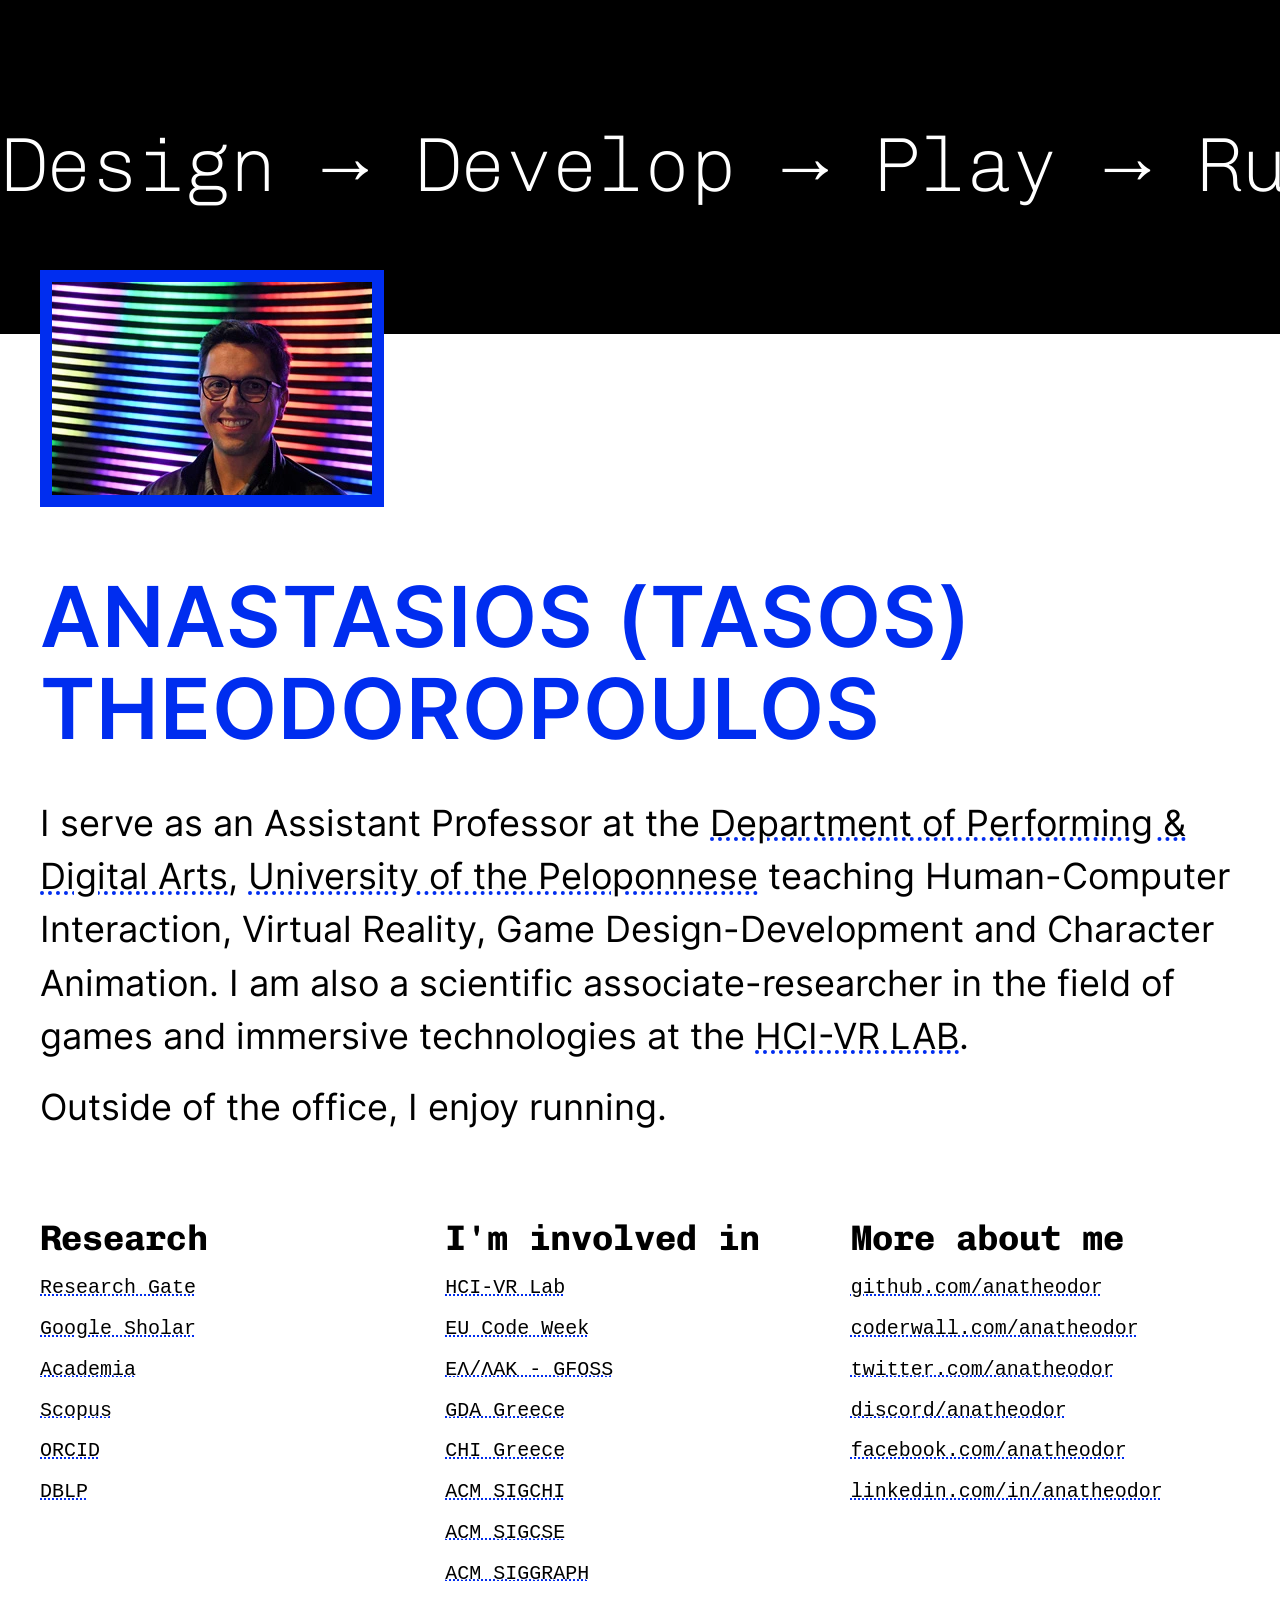
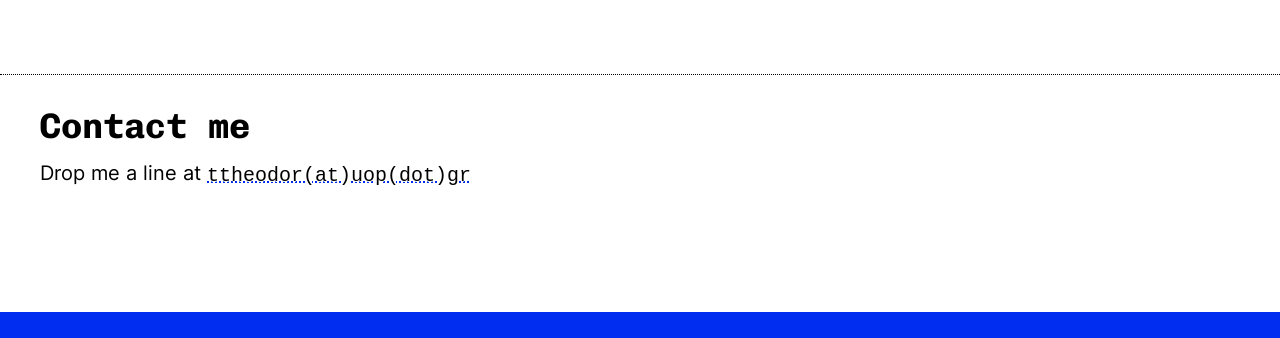
==== index.html @ 7c46d838 "fix typo in fetch priority" ====
<!DOCTYPE html>
<html lang="en"><head>
	<title>Anastasios Theodoropoulos</title>
	<link rel="stylesheet" type="text/css" href="assets/css/default.css">
	<meta http-equiv="content-type" content="text/html; charset=UTF-8">
	<meta name="viewport" content="width=device-width, initial-scale=1">
	<meta name="theme-color" content="black">
	<meta name="description" content="Anastasios Theodoropoulos personal site">
	<script type="text/javascript">
		var _gaq = _gaq || [];
		_gaq.push(['_setAccount', 'UA-28197881-1']);
		_gaq.push(['_trackPageview']);

		(function() {
			var ga = document.createElement('script'); ga.type = 'text/javascript'; ga.async = true;
			ga.src = ('https:' == document.location.protocol ? 'https://ssl' : 'http://www') + '.google-analytics.com/ga.js';
			var s = document.getElementsByTagName('script')[0]; s.parentNode.insertBefore(ga, s);
		})();
		</script>
</head>
<body>
	<div id="page-content">
		<header >
			
				<div id="page-tagline" class="marquee text-mono">
				 <span>Design → Develop → Play → Run</span>
				</div>
				<div class="contain">
					<figure class="profile-pic"><img 
						srcset="assets/img/tastheodor_profile_pic_1280.webp 1280w,
								assets/img/tastheodor_profile_pic_800.webp 800w,
								assets/img/tastheodor_profile_pic_640.webp 640w,
								assets/img/tastheodor_profile_pic_400.webp 400w,
								assets/img/tastheodor_profile_pic_320.webp 320w"
						sizes="20rem"
						width="400"
						height="267"
						fetchpriority="high"
						src="assets/img/tastheodor_profile_pic_320.jpg" alt=""></figure>
				</div>

				<h1 class="contain">Anastasios (Tasos) Theodoropoulos</h1>
		</header>
		
		<main class="contain">
			
			<blockquote title="About me">
				<p>I serve as an Assistant Professor at the <a href="https://pda.uop.gr/en/home/" target="https://pda.uop.gr/en/home/">Department of Performing & Digital Arts</a>, <a href="https://www.uop.gr/en/" target="https://www.uop.gr/en/">University of the Peloponnese</a> teaching Human-Computer Interaction, Virtual Reality, Game Design-Development and Character Animation. I am also a scientific associate-researcher in the field of games and immersive technologies at the <a href="https://hci-vr.dit.uop.gr/" target="https://hci-vr.dit.uop.gr/">HCI-VR LAB</a>.</p>
				<p>Outside of the office, I enjoy running.</p>
				
			</blockquote>
			
			<div id="main-content">
				<div class="main-content__item">
					<h2 title="My research interests and publications">Research</h2>
					<ul class="links">
						<li>
							<a title="Research Gate" href="https://www.researchgate.net/profile/Anastasios-Theodoropoulos" target="_blank">Research Gate</a>
						</li>
						<li>
							<a title="Google Sholar" href="https://scholar.google.com/citations?authuser=1&user=_THj548AAAAJ" target="_blank">Google Sholar</a>
						</li>
						<li>
							<a title="Academia" href="https://uop-gr.academia.edu/ATheodoropoulos" target="_blank">Academia</a>
						</li>
						<li>
							<a title="Scopus" href="https://www.scopus.com/authid/detail.uri?authorId=56190171000" target="_blank">Scopus</a>
						</li>
						<li>
							<a title="Open Researcher and Contributor ID" href="https://orcid.org/0000-0002-0143-4228" target="_blank">ORCID</a>
						</li>
						<li>
							<a title="DBLP computer science bibliography" href="https://dblp.org/pid/176/8914.html" target="_blank">DBLP</a>
						</li>
					
					</ul>
				</div>
				<div class="main-content__item">
					
					<h2 title="In no particular order. Not an exhaustive list.">I'm involved in</h2>
					<ul class="links">
						<li>
							<a title="Human-Computer Interaction & Virtual Reality Laboratory" href="https://hci-vr.dit.uop.gr/" target="_blank">HCI-VR Lab</a>
						</li>
						<li>
							<a title="Europe Code Week Ambassador for Greece" href="http://codeweek.eu/" target="_blank">EU Code Week</a>
						</li>
						<li>
							<a title="Greek Free / Open-Source Software Society" href="https://ellak.gr/" target="_blank">ΕΛ/ΛΑΚ - GFOSS</a>
						</li>
						<li>
							<a title="Game Developers Association Greece" href="https://www.gamedev.gr/" target="_blank">GDA Greece</a>
						</li>
						<li>
							<a title="Computer Human Interaction Greek Chapter" href="https://chigreece.gr/" target="_blank">CHI Greece</a>
						</li>
						<li>
							<a title="Special Interest Group on Computer Human Interaction" href="https://sigchi.org/" target="_blank">ACM SIGCHI</a>
						</li>
						<li>
							<a title="Special Interest Group on Computer Science Education" href="https://www.sigcse.org/" target="_blank">ACM SIGCSE</a>
						</li>
						<li>
							<a title="Special Interest Group on Computer Graphics and Interactive Techniques" href="https://www.siggraph.org/" target="_blank">ACM SIGGRAPH</a>
						</li>
					
					</ul>
				</div>
				<div class="main-content__item">
					<h2>More about me</h2>
					<ul class="links">
						<li>
							<a title="View Anastasios Theodoropoulos's GitHub Profile" href="https://github.com/anatheodor" target="_blank">
								github.com/anatheodor
							</a>
						</li>
						<li>
							<a title="View Anastasios Theodoropoulos's CoderWall Profile" href="http://coderwall.com/anatheodor" target="_blank">
								coderwall.com/anatheodor
							</a>
						</li>
						<li>
							<a title="View Anastasios Theodoropoulos's Twitter Profile" href="http://www.twitter.com/anatheodor" target="_blank">
								twitter.com/anatheodor
							</a>
						</li>
						<li>
							<a title="View Anastasios Theodoropoulos's Discord Profile" href="https://discord.com/channels/anatheodor" target="_blank">
								discord/anatheodor
							</a>
						</li>
						<li>
							<a title="View Anastasios Theodoropoulos's Facebook Profile" href="http://www.facebook.com/anatheodor" target="_blank">
								facebook.com/anatheodor
							</a>
						</li>
						<li>
							<a title="View Anastasios Theodoropoulos's LinkedIn Profile" href="http://www.linkedin.com/in/anatheodor" target="_blank">
								linkedin.com/in/anatheodor
							</a>
						</li>
					</ul>
				</div>
			</div>

		</main>
		<footer class="contain">
			<h2>Contact me</h2>
			<ul class="links">
				<li>
					Drop me a line at <a href="mailto:ttheodor@uop.gr">ttheodor(at)uop(dot)gr</a>
				</li>
			</ul>
		</footer>
	</div>


</body>
</html>
---- assets/css/default.css ----
/* inter-regular - greek_latin */
@font-face {
	font-display: swap; /* Check https://developer.mozilla.org/en-US/docs/Web/CSS/@font-face/font-display for other options. */
	font-family: 'Inter';
	font-style: normal;
	font-weight: 400;
	src: url('../fonts/inter-v12-greek_latin-regular.woff2') format('woff2'); /* Chrome 36+, Opera 23+, Firefox 39+, Safari 12+, iOS 10+ */
}

/* inter-600 - greek_latin */
@font-face {
	font-display: swap; /* Check https://developer.mozilla.org/en-US/docs/Web/CSS/@font-face/font-display for other options. */
	font-family: 'Inter';
	font-style: normal;
	font-weight: 600;
	src: url('../fonts/inter-v12-greek_latin-600.woff2') format('woff2'); /* Chrome 36+, Opera 23+, Firefox 39+, Safari 12+, iOS 10+ */
}

/* chivo-mono-100 - latin */
@font-face {
	font-display: swap; /* Check https://developer.mozilla.org/en-US/docs/Web/CSS/@font-face/font-display for other options. */
	font-family: 'Chivo Mono';
	font-style: normal;
	font-weight: 100;
	src: url('../fonts/chivo-mono-v9-latin-100.woff2') format('woff2'); /* Chrome 36+, Opera 23+, Firefox 39+, Safari 12+, iOS 10+ */
}

/* chivo-mono-regular - latin */
@font-face {
	font-display: swap; /* Check https://developer.mozilla.org/en-US/docs/Web/CSS/@font-face/font-display for other options. */
	font-family: 'Chivo Mono';
	font-style: normal;
	font-weight: 400;
	src: url('../fonts/chivo-mono-v9-latin-regular.woff2') format('woff2'); /* Chrome 36+, Opera 23+, Firefox 39+, Safari 12+, iOS 10+ */
}

/* chivo-mono-700 - latin */
@font-face {
	font-display: swap; /* Check https://developer.mozilla.org/en-US/docs/Web/CSS/@font-face/font-display for other options. */
	font-family: 'Chivo Mono';
	font-style: normal;
	font-weight: 700;
	src: url('../fonts/chivo-mono-v9-latin-700.woff2') format('woff2'); /* Chrome 36+, Opera 23+, Firefox 39+, Safari 12+, iOS 10+ */
}

:root {
	--black: black;
	--white: white;
	--blue: #002def;
	--blue-light: #002def;

	--step--2: clamp(0.70rem, calc(0.82rem + -0.15vw), 0.79rem);
	--step--1: clamp(0.89rem, calc(0.87rem + 0.08vw), 0.94rem);
	--step-0: clamp(1.00rem, calc(0.91rem + 0.43vw), 1.25rem);
	--step-1: clamp(1.13rem, calc(0.94rem + 0.94vw), 1.67rem);
	--step-2: clamp(1.27rem, calc(0.93rem + 1.66vw), 2.22rem);
	--step-3: clamp(1.42rem, calc(0.89rem + 2.67vw), 2.96rem);
	--step-4: clamp(1.60rem, calc(0.79rem + 4.08vw), 3.95rem);
	--step-5: clamp(1.80rem, calc(0.60rem + 6.02vw), 5.26rem);

	--grid-max-width: 77.50rem;
	--grid-gutter: var(--space-s-l, clamp(1.00rem, calc(0.48rem + 2.61vw), 2.50rem));
	--grid-columns: 12;

}

body {
	padding: 0;
	background-color: var(--blue);
	border-bottom: var(--step-1) solid var(--blue);
	margin: 0;
	font-family: "Inter", Helvetica, Verdana, sans-serif;
	color: var(--black);
	text-shadow: 0 1px 0 #fff;
	font-size: var(--step-0);
}

::selection {
	background-color: var(--blue);
	color: var(--white);
}

#page-content {
	background-color: var(--white);
	padding-block-end: var(--step-2);
	position: relative;
	z-index: 2;
}


#main-content {
	display: grid;
	grid-template-columns: repeat(auto-fit, minmax(20rem, 1fr));
	gap: 1rem;
}



.contain {
	max-width: var(--grid-max-width);
	padding-inline: var(--grid-gutter);
	margin-inline: auto;
}

h1, h2, h3 {
	font-weight: 700;
}


h2, h3, .text-mono {
	font-family: 'Chivo Mono', "Courier New", monospace;
}


h1 {
	margin-block-start: 0;
	color: var(--blue);
	padding-block-start: 0.75em;
	margin-block-end: 0.5em;
	text-transform: uppercase;
	letter-spacing: 1px;
	font-size: var(--step-5);
	line-height: 1.1em;
	font-weight: 600;
}

h2 {
	margin-block-end: 0.25em;
	font-size: var(--step-2);
}

h3 {
	font-size: 2.7em;
	margin: 1.4em 0 0.5em 0;
	padding: 0;
}

a {
	color: var(--black);
	text-decoration-color: var(--blue);
	text-decoration-thickness: 0.1em;
	text-decoration-style: dotted;
}

a:hover {
	color: var(--blue);
}

a img {
	border-width: 0;
}


img {
	display: block;
	max-width: 100%;
	height: auto;
}

.profile-pic {
	margin: 0;
	padding:0;
	margin-block-start: clamp(-5rem, -5vw, -3rem);
	max-width: min(100%, 20rem);
	position: relative;
	z-index: 2;
	border: 0.75rem solid var(--blue);
}

.profile-pic img {
	width: 100%;
}



blockquote {
	position: relative;
	margin: 1.5em 0;
	margin-block-start: 0;
	padding: 0;
	font-size: var(--step-2);
	line-height: 1.5em;
}

blockquote .quote {
	position: absolute;
	top: -0.25em;
	left: -0.25em;
	width: 1em;
	text-align: left;
	color: rgba(47, 54, 63, 0.2);
	font-family: arial, sans-serif;
	font-size: 14em;
	line-height: 1em;
	text-shadow: none;
}

blockquote p {
	position: relative;
	margin: 0.5em 0;
}

blockquote .by {
	text-align: right;
	font-style: normal;
}

ul.links {
	display: block;
	padding-left: 0;
	list-style: none;
	line-height: 1.4em;
	margin: 0;
}

.links a {
	display: inline-block;
	padding-block: max(0.3em, 0.4rem);

}


ul li a {
	display: inline-block;
	font-family: monospace;
}

ul li a strong {
	margin-left: 1px;
}

ul li a img {
	position: relative;
	top: 2px;
}


footer {
	margin-block: calc(var(--grid-gutter) * 2);
	border-top: 0.1rem dotted var(--black);
}

#page-tagline {
	background: var(--black);
	color: var(--white);
	font-size: calc(var(--tagline-character-size) * 1vw);
	padding-block: 1em;
	min-height: 20vh;
	display: flex;
	align-items: center;
	font-weight: 100;
	inset-block-end: 0;
	inset-inline: 0;
	z-index: 1;
	--tagline-characters: 110;
	--tagline-character-size: 6;
}

@media (max-width: 47rem) {
	#page-tagline {
		--tagline-characters: 400;
		--tagline-character-size: 20;
	}
}

.marquee {
    position: relative;
    overflow: hidden;
	--speed-multiplier: 0.3;
    --speed: calc(var(--tagline-characters) * var(--speed-multiplier) * 1s );
}

@media (max-width: 47rem) {
	.marquee {
		position: relative;
		overflow: hidden;
		--speed-multiplier: 0.05;
		--speed: calc(var(--tagline-characters) * var(--speed-multiplier) * 1s);
	}
}

.marquee span {   
    display: inline-block;
    white-space: nowrap;
    width: calc(var(--tagline-characters) * 1vw);
    text-shadow: calc(var(--tagline-characters) * 1vw) 0 currentColor, 
                 calc(var(--tagline-characters) * 2vw) 0 currentColor, 
                 calc(var(--tagline-characters) * 3vw) 0 currentColor,
                 calc(var(--tagline-characters) * 4vw) 0 currentColor;
   
    will-change: transform;
    animation: marquee var(--speed) linear infinite;
}

@media (@prefers-reduced-motion: reduce) {
	.marquee span {
		animation: none;
	}
}

@keyframes marquee {
    0% { transform: translateX(0); }
    100% { transform: translateX(calc(-1 * var(--tagline-characters) * 1vw)); }
}
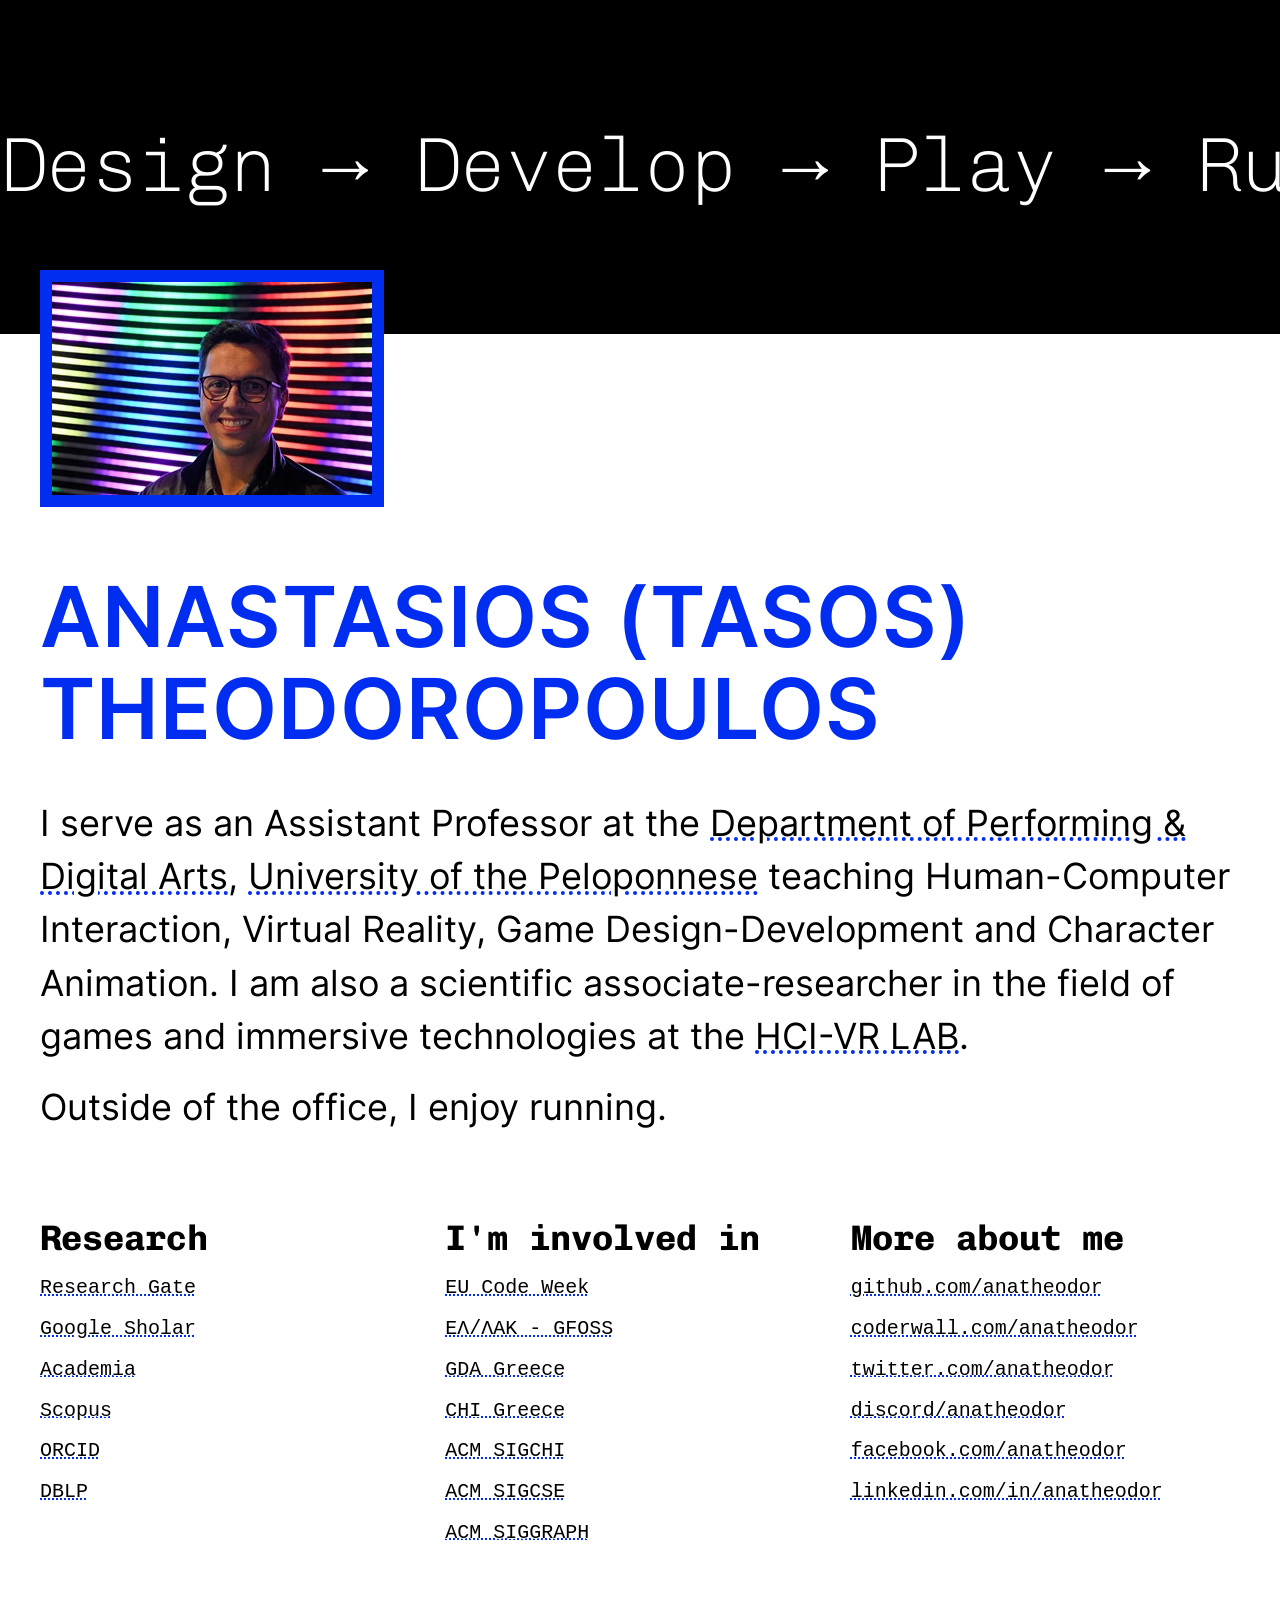
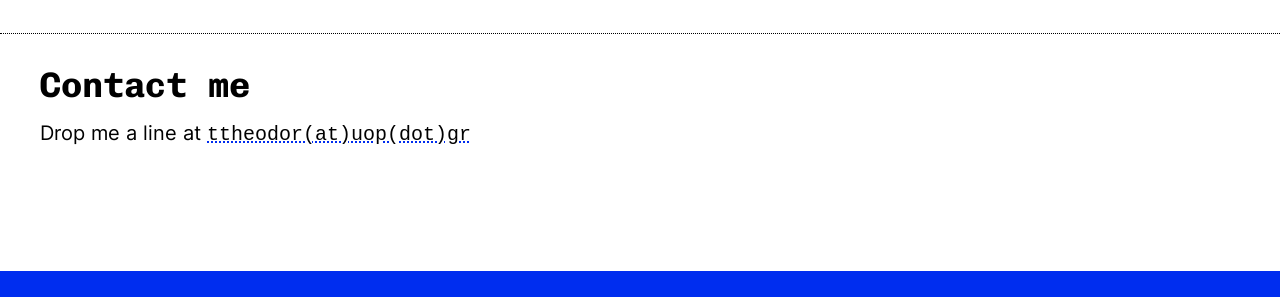
==== commit d184911f: "Update index.html" ====
--- a/index.html
+++ b/index.html
@@ -8,7 +8,7 @@
 	<meta name="description" content="Anastasios Theodoropoulos personal site">
 	<script type="text/javascript">
 		var _gaq = _gaq || [];
-		_gaq.push(['_setAccount', 'UA-28197881-1']);
+		_gaq.push(['_setAccount', 'UA-31772161-1']);
 		_gaq.push(['_trackPageview']);
 
 		(function() {
@@ -79,9 +79,6 @@
 					
 					<h2 title="In no particular order. Not an exhaustive list.">I'm involved in</h2>
 					<ul class="links">
-						<li>
-							<a title="Human-Computer Interaction & Virtual Reality Laboratory" href="https://hci-vr.dit.uop.gr/" target="_blank">HCI-VR Lab</a>
-						</li>
 						<li>
 							<a title="Europe Code Week Ambassador for Greece" href="http://codeweek.eu/" target="_blank">EU Code Week</a>
 						</li>
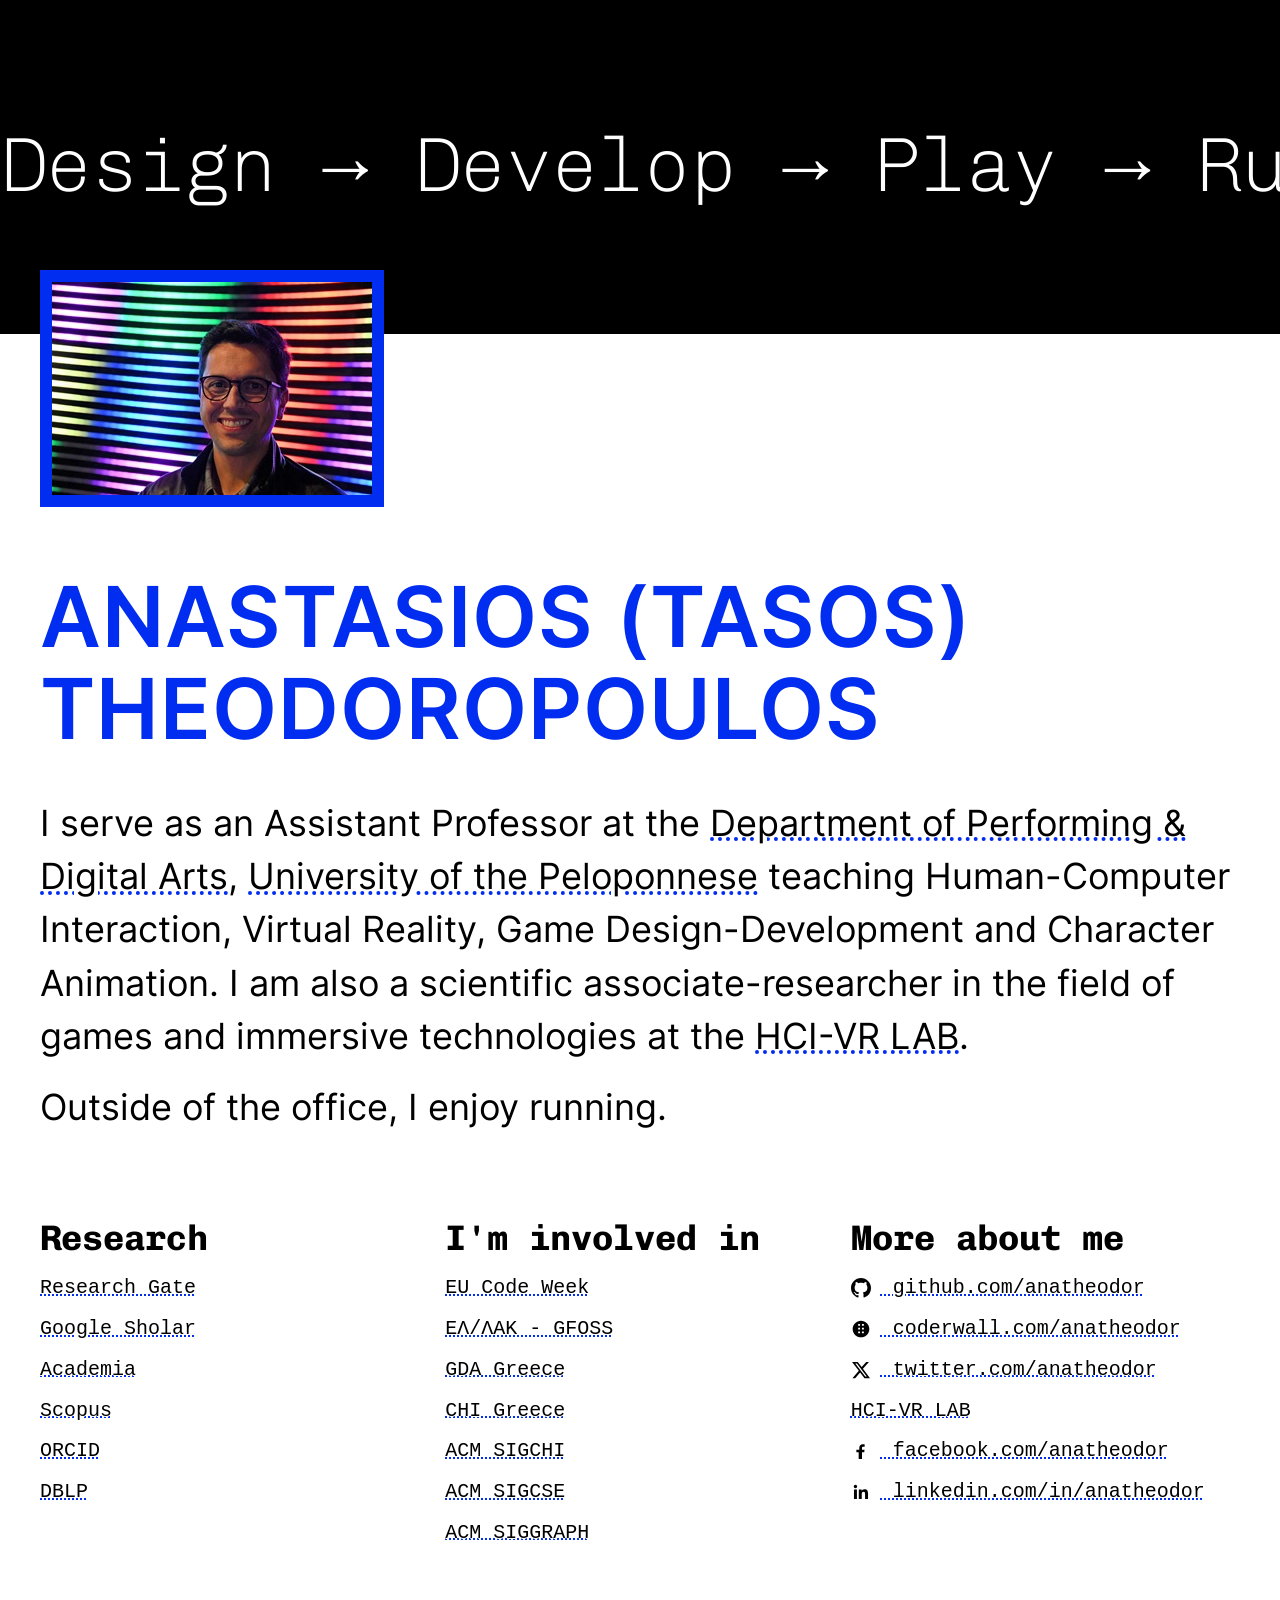
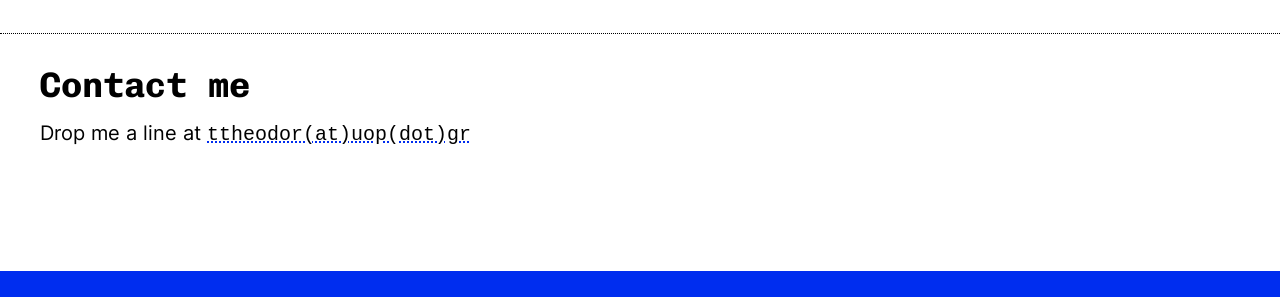
==== commit 46212ce9: "feat: Improve personal website This commit enhances the personal website with several improvements: " ====
--- a/index.html
+++ b/index.html
@@ -6,17 +6,7 @@
 	<meta name="viewport" content="width=device-width, initial-scale=1">
 	<meta name="theme-color" content="black">
 	<meta name="description" content="Anastasios Theodoropoulos personal site">
-	<script type="text/javascript">
-		var _gaq = _gaq || [];
-		_gaq.push(['_setAccount', 'UA-31772161-1']);
-		_gaq.push(['_trackPageview']);
 
-		(function() {
-			var ga = document.createElement('script'); ga.type = 'text/javascript'; ga.async = true;
-			ga.src = ('https:' == document.location.protocol ? 'https://ssl' : 'http://www') + '.google-analytics.com/ga.js';
-			var s = document.getElementsByTagName('script')[0]; s.parentNode.insertBefore(ga, s);
-		})();
-		</script>
 </head>
 <body>
 	<div id="page-content">
@@ -36,7 +26,7 @@
 						width="400"
 						height="267"
 						fetchpriority="high"
-						src="assets/img/tastheodor_profile_pic_320.jpg" alt=""></figure>
+						src="assets/img/tastheodor_profile_pic_320.jpg" alt="Anastasios Theodoropoulos profile picture"></figure>
 				</div>
 
 				<h1 class="contain">Anastasios (Tasos) Theodoropoulos</h1>
@@ -44,8 +34,9 @@
 		
 		<main class="contain">
 			
-			<blockquote title="About me">
-				<p>I serve as an Assistant Professor at the <a href="https://pda.uop.gr/en/home/" target="https://pda.uop.gr/en/home/">Department of Performing & Digital Arts</a>, <a href="https://www.uop.gr/en/" target="https://www.uop.gr/en/">University of the Peloponnese</a> teaching Human-Computer Interaction, Virtual Reality, Game Design-Development and Character Animation. I am also a scientific associate-researcher in the field of games and immersive technologies at the <a href="https://hci-vr.dit.uop.gr/" target="https://hci-vr.dit.uop.gr/">HCI-VR LAB</a>.</p>
+			<h2 style="position:absolute;left:-10000px;top:auto;width:1px;height:1px;overflow:hidden;">About me</h2>
+			<blockquote>
+				<p>I serve as an Assistant Professor at the <a href="https://pda.uop.gr/en/home/" target="_blank" rel="noopener noreferrer">Department of Performing & Digital Arts</a>, <a href="https://www.uop.gr/en/" target="_blank" rel="noopener noreferrer">University of the Peloponnese</a> teaching Human-Computer Interaction, Virtual Reality, Game Design-Development and Character Animation. I am also a scientific associate-researcher in the field of games and immersive technologies at the <a href="https://hci-vr.dit.uop.gr/" target="_blank" rel="noopener noreferrer">HCI-VR LAB</a>.</p>
 				<p>Outside of the office, I enjoy running.</p>
 				
 			</blockquote>
@@ -55,22 +46,22 @@
 					<h2 title="My research interests and publications">Research</h2>
 					<ul class="links">
 						<li>
-							<a title="Research Gate" href="https://www.researchgate.net/profile/Anastasios-Theodoropoulos" target="_blank">Research Gate</a>
+							<a title="Research Gate" href="https://www.researchgate.net/profile/Anastasios-Theodoropoulos" target="_blank" rel="noopener noreferrer">Research Gate</a>
 						</li>
 						<li>
-							<a title="Google Sholar" href="https://scholar.google.com/citations?authuser=1&user=_THj548AAAAJ" target="_blank">Google Sholar</a>
+							<a title="Google Sholar" href="https://scholar.google.com/citations?authuser=1&user=_THj548AAAAJ" target="_blank" rel="noopener noreferrer">Google Sholar</a>
 						</li>
 						<li>
-							<a title="Academia" href="https://uop-gr.academia.edu/ATheodoropoulos" target="_blank">Academia</a>
+							<a title="Academia" href="https://uop-gr.academia.edu/ATheodoropoulos" target="_blank" rel="noopener noreferrer">Academia</a>
 						</li>
 						<li>
-							<a title="Scopus" href="https://www.scopus.com/authid/detail.uri?authorId=56190171000" target="_blank">Scopus</a>
+							<a title="Scopus" href="https://www.scopus.com/authid/detail.uri?authorId=56190171000" target="_blank" rel="noopener noreferrer">Scopus</a>
 						</li>
 						<li>
-							<a title="Open Researcher and Contributor ID" href="https://orcid.org/0000-0002-0143-4228" target="_blank">ORCID</a>
+							<a title="Open Researcher and Contributor ID" href="https://orcid.org/0000-0002-0143-4228" target="_blank" rel="noopener noreferrer">ORCID</a>
 						</li>
 						<li>
-							<a title="DBLP computer science bibliography" href="https://dblp.org/pid/176/8914.html" target="_blank">DBLP</a>
+							<a title="DBLP computer science bibliography" href="https://dblp.org/pid/176/8914.html" target="_blank" rel="noopener noreferrer">DBLP</a>
 						</li>
 					
 					</ul>
@@ -80,25 +71,25 @@
 					<h2 title="In no particular order. Not an exhaustive list.">I'm involved in</h2>
 					<ul class="links">
 						<li>
-							<a title="Europe Code Week Ambassador for Greece" href="http://codeweek.eu/" target="_blank">EU Code Week</a>
+							<a title="Europe Code Week Ambassador for Greece" href="http://codeweek.eu/" target="_blank" rel="noopener noreferrer">EU Code Week</a>
 						</li>
 						<li>
-							<a title="Greek Free / Open-Source Software Society" href="https://ellak.gr/" target="_blank">ΕΛ/ΛΑΚ - GFOSS</a>
+							<a title="Greek Free / Open-Source Software Society" href="https://ellak.gr/" target="_blank" rel="noopener noreferrer">ΕΛ/ΛΑΚ - GFOSS</a>
 						</li>
 						<li>
-							<a title="Game Developers Association Greece" href="https://www.gamedev.gr/" target="_blank">GDA Greece</a>
+							<a title="Game Developers Association Greece" href="https://www.gamedev.gr/" target="_blank" rel="noopener noreferrer">GDA Greece</a>
 						</li>
 						<li>
-							<a title="Computer Human Interaction Greek Chapter" href="https://chigreece.gr/" target="_blank">CHI Greece</a>
+							<a title="Computer Human Interaction Greek Chapter" href="https://chigreece.gr/" target="_blank" rel="noopener noreferrer">CHI Greece</a>
 						</li>
 						<li>
-							<a title="Special Interest Group on Computer Human Interaction" href="https://sigchi.org/" target="_blank">ACM SIGCHI</a>
+							<a title="Special Interest Group on Computer Human Interaction" href="https://sigchi.org/" target="_blank" rel="noopener noreferrer">ACM SIGCHI</a>
 						</li>
 						<li>
-							<a title="Special Interest Group on Computer Science Education" href="https://www.sigcse.org/" target="_blank">ACM SIGCSE</a>
+							<a title="Special Interest Group on Computer Science Education" href="https://www.sigcse.org/" target="_blank" rel="noopener noreferrer">ACM SIGCSE</a>
 						</li>
 						<li>
-							<a title="Special Interest Group on Computer Graphics and Interactive Techniques" href="https://www.siggraph.org/" target="_blank">ACM SIGGRAPH</a>
+							<a title="Special Interest Group on Computer Graphics and Interactive Techniques" href="https://www.siggraph.org/" target="_blank" rel="noopener noreferrer">ACM SIGGRAPH</a>
 						</li>
 					
 					</ul>
@@ -107,32 +98,37 @@
 					<h2>More about me</h2>
 					<ul class="links">
 						<li>
-							<a title="View Anastasios Theodoropoulos's GitHub Profile" href="https://github.com/anatheodor" target="_blank">
+							<a title="View Anastasios Theodoropoulos's GitHub Profile" href="https://github.com/anatheodor" target="_blank" rel="noopener noreferrer">
+								<svg class="icon" aria-hidden="true" focusable="false" width="1em" height="1em"><use xlink:href="assets/img/social-icons.svg#github"></use></svg>
 								github.com/anatheodor
 							</a>
 						</li>
 						<li>
-							<a title="View Anastasios Theodoropoulos's CoderWall Profile" href="http://coderwall.com/anatheodor" target="_blank">
+							<a title="View Anastasios Theodoropoulos's CoderWall Profile" href="http://coderwall.com/anatheodor" target="_blank" rel="noopener noreferrer">
+								<svg class="icon" aria-hidden="true" focusable="false" width="1em" height="1em"><use xlink:href="assets/img/social-icons.svg#coderwall"></use></svg>
 								coderwall.com/anatheodor
 							</a>
 						</li>
 						<li>
-							<a title="View Anastasios Theodoropoulos's Twitter Profile" href="http://www.twitter.com/anatheodor" target="_blank">
+							<a title="View Anastasios Theodoropoulos's Twitter Profile" href="http://www.twitter.com/anatheodor" target="_blank" rel="noopener noreferrer">
+								<svg class="icon" aria-hidden="true" focusable="false" width="1em" height="1em"><use xlink:href="assets/img/social-icons.svg#twitter"></use></svg>
 								twitter.com/anatheodor
 							</a>
 						</li>
 						<li>
-							<a title="View Anastasios Theodoropoulos's Discord Profile" href="https://discord.com/channels/anatheodor" target="_blank">
-								discord/anatheodor
+							<a title="View Anastasios Theodoropoulos's Discord Profile" href="https://hci-vr.dit.uop.gr/" target="_blank" rel="noopener noreferrer">
+								HCI-VR LAB
 							</a>
 						</li>
 						<li>
-							<a title="View Anastasios Theodoropoulos's Facebook Profile" href="http://www.facebook.com/anatheodor" target="_blank">
+							<a title="View Anastasios Theodoropoulos's Facebook Profile" href="http://www.facebook.com/anatheodor" target="_blank" rel="noopener noreferrer">
+								<svg class="icon" aria-hidden="true" focusable="false" width="1em" height="1em"><use xlink:href="assets/img/social-icons.svg#facebook"></use></svg>
 								facebook.com/anatheodor
 							</a>
 						</li>
 						<li>
-							<a title="View Anastasios Theodoropoulos's LinkedIn Profile" href="http://www.linkedin.com/in/anatheodor" target="_blank">
+							<a title="View Anastasios Theodoropoulos's LinkedIn Profile" href="http://www.linkedin.com/in/anatheodor" target="_blank" rel="noopener noreferrer">
+								<svg class="icon" aria-hidden="true" focusable="false" width="1em" height="1em"><use xlink:href="assets/img/social-icons.svg#linkedin"></use></svg>
 								linkedin.com/in/anatheodor
 							</a>
 						</li>
@@ -151,6 +147,5 @@
 		</footer>
 	</div>
 
-
 </body>
 </html>
--- a/assets/css/default.css
+++ b/assets/css/default.css
@@ -217,6 +217,12 @@
 	display: inline-block;
 	padding-block: max(0.3em, 0.4rem);
 
+}
+
+.icon {
+	display: inline-block;
+	vertical-align: middle;
+	margin-right: 0.5em;
 }
 
 
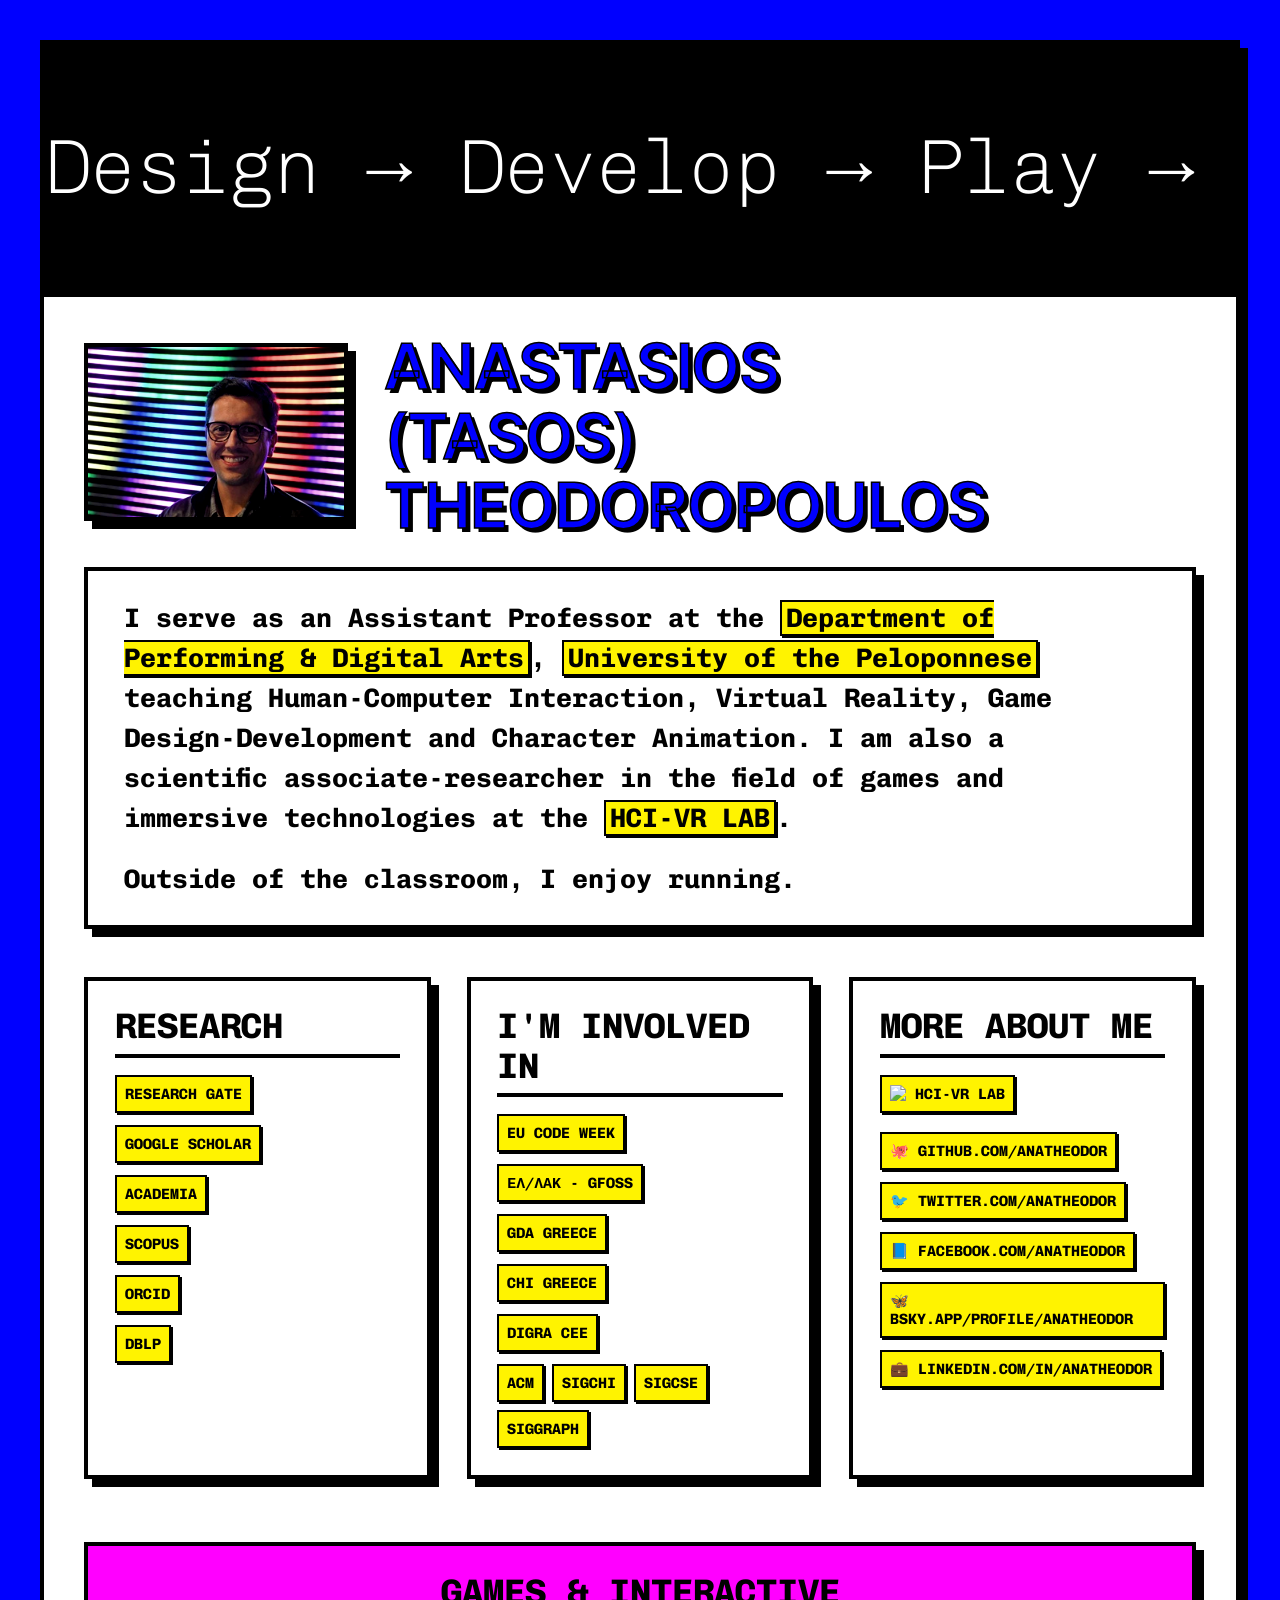
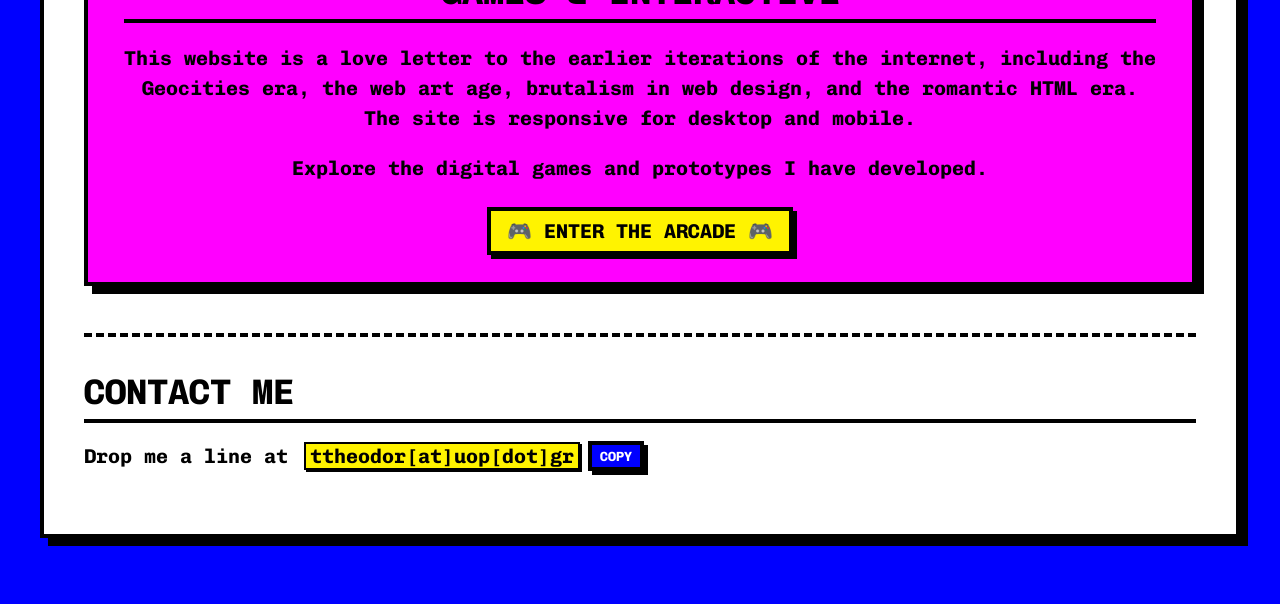
==== commit 42389322: "brutalism  & games brutalism  web design & games page" ====
--- a/index.html
+++ b/index.html
@@ -1,151 +1,152 @@
 <!DOCTYPE html>
-<html lang="en"><head>
-	<title>Anastasios Theodoropoulos</title>
+<!-- This website is a love letter to the earlier iterations of the internet, including the Geocities era, the web art age, brutalism in web design, and the romantic HTML era. The site is responsive for desktop and mobile. -->
+<html lang="en">
+<head>
+	<meta charset="utf-8">
+	<title>Anastasios (Tasos) Theodoropoulos | Researcher & Game Dev</title>
+	<meta name="viewport" content="width=device-width, initial-scale=1">
+	<meta name="theme-color" content="#0000ff">
+	<meta name="description" content="Personal website of Anastasios Theodoropoulos">
+	<meta name="author" content="Anastasios Theodoropoulos">
+	
+	<!-- Open Graph Meta Tags -->
+	<meta property="og:title" content="Anastasios Theodoropoulos">
+	<meta property="og:description" content="Assistant Professor & Researcher in HCI, VR, and Game Design.">
+	<meta property="og:type" content="website">
+	<meta property="og:image" content="assets/img/tastheodor_profile_pic_800.webp">
+
 	<link rel="stylesheet" type="text/css" href="assets/css/default.css">
-	<meta http-equiv="content-type" content="text/html; charset=UTF-8">
-	<meta name="viewport" content="width=device-width, initial-scale=1">
-	<meta name="theme-color" content="black">
-	<meta name="description" content="Anastasios Theodoropoulos personal site">
-
 </head>
 <body>
 	<div id="page-content">
-		<header >
+		<header>
+			<div id="page-tagline" class="marquee text-mono brutal-marquee">
+				<span>Design &rarr; Develop &rarr; Play &rarr; Run</span>
+			</div>
 			
-				<div id="page-tagline" class="marquee text-mono">
-				 <span>Design → Develop → Play → Run</span>
-				</div>
-				<div class="contain">
-					<figure class="profile-pic"><img 
-						srcset="assets/img/tastheodor_profile_pic_1280.webp 1280w,
-								assets/img/tastheodor_profile_pic_800.webp 800w,
-								assets/img/tastheodor_profile_pic_640.webp 640w,
-								assets/img/tastheodor_profile_pic_400.webp 400w,
-								assets/img/tastheodor_profile_pic_320.webp 320w"
+			<div class="contain header-container">
+				<figure class="profile-pic brutal-pic">
+					<img srcset="assets/img/tastheodor_profile_pic_1280.webp 1280w,
+								 assets/img/tastheodor_profile_pic_800.webp 800w,
+								 assets/img/tastheodor_profile_pic_640.webp 640w,
+								 assets/img/tastheodor_profile_pic_400.webp 400w,
+								 assets/img/tastheodor_profile_pic_320.webp 320w"
 						sizes="20rem"
 						width="400"
 						height="267"
 						fetchpriority="high"
-						src="assets/img/tastheodor_profile_pic_320.jpg" alt="Anastasios Theodoropoulos profile picture"></figure>
+						src="assets/img/tastheodor_profile_pic_320.jpg" alt="Anastasios Theodoropoulos">
+				</figure>
+				
+				<div class="header-title">
+					<h1>Anastasios<br>(Tasos)<br>Theodoropoulos</h1>
 				</div>
-
-				<h1 class="contain">Anastasios (Tasos) Theodoropoulos</h1>
+			</div>
 		</header>
 		
 		<main class="contain">
-			
-			<h2 style="position:absolute;left:-10000px;top:auto;width:1px;height:1px;overflow:hidden;">About me</h2>
-			<blockquote>
-				<p>I serve as an Assistant Professor at the <a href="https://pda.uop.gr/en/home/" target="_blank" rel="noopener noreferrer">Department of Performing & Digital Arts</a>, <a href="https://www.uop.gr/en/" target="_blank" rel="noopener noreferrer">University of the Peloponnese</a> teaching Human-Computer Interaction, Virtual Reality, Game Design-Development and Character Animation. I am also a scientific associate-researcher in the field of games and immersive technologies at the <a href="https://hci-vr.dit.uop.gr/" target="_blank" rel="noopener noreferrer">HCI-VR LAB</a>.</p>
-				<p>Outside of the office, I enjoy running.</p>
-				
-			</blockquote>
+			<h2 class="sr-only">About me</h2>
+			<section class="about-section brutal-box">
+				<blockquote>
+					<p>I serve as an Assistant Professor at the <a href="https://pda.uop.gr/en/home/" target="_blank" rel="noopener noreferrer">Department of Performing & Digital Arts</a>, <a href="https://www.uop.gr/en/" target="_blank" rel="noopener noreferrer">University of the Peloponnese</a> teaching Human-Computer Interaction, Virtual Reality, Game Design-Development and Character Animation. I am also a scientific associate-researcher in the field of games and immersive technologies at the <a href="https://hci-vr.dit.uop.gr/" target="_blank" rel="noopener noreferrer">HCI-VR LAB</a>.</p>
+					<p>Outside of the classroom, I enjoy running.</p>
+				</blockquote>
+			</section>
 			
 			<div id="main-content">
-				<div class="main-content__item">
+		<section class="main-content__item brutal-card">
 					<h2 title="My research interests and publications">Research</h2>
 					<ul class="links">
-						<li>
-							<a title="Research Gate" href="https://www.researchgate.net/profile/Anastasios-Theodoropoulos" target="_blank" rel="noopener noreferrer">Research Gate</a>
-						</li>
-						<li>
-							<a title="Google Sholar" href="https://scholar.google.com/citations?authuser=1&user=_THj548AAAAJ" target="_blank" rel="noopener noreferrer">Google Sholar</a>
-						</li>
-						<li>
-							<a title="Academia" href="https://uop-gr.academia.edu/ATheodoropoulos" target="_blank" rel="noopener noreferrer">Academia</a>
-						</li>
-						<li>
-							<a title="Scopus" href="https://www.scopus.com/authid/detail.uri?authorId=56190171000" target="_blank" rel="noopener noreferrer">Scopus</a>
-						</li>
-						<li>
-							<a title="Open Researcher and Contributor ID" href="https://orcid.org/0000-0002-0143-4228" target="_blank" rel="noopener noreferrer">ORCID</a>
-						</li>
-						<li>
-							<a title="DBLP computer science bibliography" href="https://dblp.org/pid/176/8914.html" target="_blank" rel="noopener noreferrer">DBLP</a>
-						</li>
-					
+						<li><a title="Research Gate" href="https://www.researchgate.net/profile/Anastasios-Theodoropoulos" target="_blank" rel="noopener noreferrer">Research Gate</a></li>
+						<li><a title="Google Scholar" href="https://scholar.google.com/citations?authuser=1&user=_THj548AAAAJ" target="_blank" rel="noopener noreferrer">Google Scholar</a></li>
+						<li><a title="Academia" href="https://uop-gr.academia.edu/ATheodoropoulos" target="_blank" rel="noopener noreferrer">Academia</a></li>
+						<li><a title="Scopus" href="https://www.scopus.com/authid/detail.uri?authorId=56190171000" target="_blank" rel="noopener noreferrer">Scopus</a></li>
+						<li><a title="Open Researcher and Contributor ID" href="https://orcid.org/0000-0002-0143-4228" target="_blank" rel="noopener noreferrer">ORCID</a></li>
+						<li><a title="DBLP computer science bibliography" href="https://dblp.org/pid/176/8914.html" target="_blank" rel="noopener noreferrer">DBLP</a></li>
 					</ul>
-				</div>
-				<div class="main-content__item">
-					
+				</section>
+				
+				<section class="main-content__item brutal-card">
 					<h2 title="In no particular order. Not an exhaustive list.">I'm involved in</h2>
 					<ul class="links">
-						<li>
-							<a title="Europe Code Week Ambassador for Greece" href="http://codeweek.eu/" target="_blank" rel="noopener noreferrer">EU Code Week</a>
+						<li><a title="Europe Code Week Ambassador for Greece" href="http://codeweek.eu/" target="_blank" rel="noopener noreferrer">EU Code Week</a></li>
+						<li><a title="Greek Free / Open-Source Software Society" href="https://ellak.gr/" target="_blank" rel="noopener noreferrer">ΕΛ/ΛΑΚ - GFOSS</a></li>
+						<li><a title="Game Developers Association Greece" href="https://www.gamedev.gr/" target="_blank" rel="noopener noreferrer">GDA Greece</a></li>
+						<li><a title="Computer Human Interaction Greek Chapter" href="https://chigreece.gr/" target="_blank" rel="noopener noreferrer">CHI Greece</a></li>
+						<li><a title="DiGRA Central and Eastern Europe" href="https://ceegs.fsv.cuni.cz/" target="_blank" rel="noopener noreferrer">DiGRA CEE</a></li>
+						<li style="display: flex; gap: 0.5rem; flex-wrap: wrap; align-items: center;">
+							<a title="Association for Computing Machinery" href="https://www.acm.org/" target="_blank" rel="noopener noreferrer">ACM</a>
+							<a title="Special Interest Group on Computer Human Interaction" href="https://sigchi.org/" target="_blank" rel="noopener noreferrer">SIGCHI</a>
+							<a title="Special Interest Group on Computer Science Education" href="https://www.sigcse.org/" target="_blank" rel="noopener noreferrer">SIGCSE</a>
+							<a title="Special Interest Group on Computer Graphics and Interactive Techniques" href="https://www.siggraph.org/" target="_blank" rel="noopener noreferrer">SIGGRAPH</a>
 						</li>
-						<li>
-							<a title="Greek Free / Open-Source Software Society" href="https://ellak.gr/" target="_blank" rel="noopener noreferrer">ΕΛ/ΛΑΚ - GFOSS</a>
-						</li>
-						<li>
-							<a title="Game Developers Association Greece" href="https://www.gamedev.gr/" target="_blank" rel="noopener noreferrer">GDA Greece</a>
-						</li>
-						<li>
-							<a title="Computer Human Interaction Greek Chapter" href="https://chigreece.gr/" target="_blank" rel="noopener noreferrer">CHI Greece</a>
-						</li>
-						<li>
-							<a title="Special Interest Group on Computer Human Interaction" href="https://sigchi.org/" target="_blank" rel="noopener noreferrer">ACM SIGCHI</a>
-						</li>
-						<li>
-							<a title="Special Interest Group on Computer Science Education" href="https://www.sigcse.org/" target="_blank" rel="noopener noreferrer">ACM SIGCSE</a>
-						</li>
-						<li>
-							<a title="Special Interest Group on Computer Graphics and Interactive Techniques" href="https://www.siggraph.org/" target="_blank" rel="noopener noreferrer">ACM SIGGRAPH</a>
-						</li>
-					
 					</ul>
-				</div>
-				<div class="main-content__item">
+				</section>
+				
+				<section class="main-content__item brutal-card">
 					<h2>More about me</h2>
 					<ul class="links">
-						<li>
-							<a title="View Anastasios Theodoropoulos's GitHub Profile" href="https://github.com/anatheodor" target="_blank" rel="noopener noreferrer">
-								<svg class="icon" aria-hidden="true" focusable="false" width="1em" height="1em"><use xlink:href="assets/img/social-icons.svg#github"></use></svg>
-								github.com/anatheodor
-							</a>
-						</li>
-						<li>
-							<a title="View Anastasios Theodoropoulos's CoderWall Profile" href="http://coderwall.com/anatheodor" target="_blank" rel="noopener noreferrer">
-								<svg class="icon" aria-hidden="true" focusable="false" width="1em" height="1em"><use xlink:href="assets/img/social-icons.svg#coderwall"></use></svg>
-								coderwall.com/anatheodor
-							</a>
-						</li>
-						<li>
-							<a title="View Anastasios Theodoropoulos's Twitter Profile" href="http://www.twitter.com/anatheodor" target="_blank" rel="noopener noreferrer">
-								<svg class="icon" aria-hidden="true" focusable="false" width="1em" height="1em"><use xlink:href="assets/img/social-icons.svg#twitter"></use></svg>
-								twitter.com/anatheodor
-							</a>
-						</li>
-						<li>
-							<a title="View Anastasios Theodoropoulos's Discord Profile" href="https://hci-vr.dit.uop.gr/" target="_blank" rel="noopener noreferrer">
-								HCI-VR LAB
-							</a>
-						</li>
-						<li>
-							<a title="View Anastasios Theodoropoulos's Facebook Profile" href="http://www.facebook.com/anatheodor" target="_blank" rel="noopener noreferrer">
-								<svg class="icon" aria-hidden="true" focusable="false" width="1em" height="1em"><use xlink:href="assets/img/social-icons.svg#facebook"></use></svg>
-								facebook.com/anatheodor
-							</a>
-						</li>
-						<li>
-							<a title="View Anastasios Theodoropoulos's LinkedIn Profile" href="http://www.linkedin.com/in/anatheodor" target="_blank" rel="noopener noreferrer">
-								<svg class="icon" aria-hidden="true" focusable="false" width="1em" height="1em"><use xlink:href="assets/img/social-icons.svg#linkedin"></use></svg>
-								linkedin.com/in/anatheodor
-							</a>
-						</li>
+						<li><a title="View Anastasios Theodoropoulos's Discord Profile" href="https://hci-vr.dit.uop.gr/" target="_blank" rel="noopener noreferrer"><img src="https://users.uop.gr/~hci-vr/img/hcivrlogo.svg" class="icon" alt="HCI-VR Logo" style="width: 1.2em; height: 1.2em; vertical-align: middle; margin-right: 0.5em;"> HCI-VR LAB</a></li>
+						<li><a title="View Anastasios Theodoropoulos's GitHub Profile" href="https://github.com/anatheodor" target="_blank" rel="noopener noreferrer">🐙 github.com/anatheodor</a></li>
+						<li><a title="View Anastasios Theodoropoulos's Twitter Profile" href="http://www.twitter.com/anatheodor" target="_blank" rel="noopener noreferrer">🐦 twitter.com/anatheodor</a></li>
+						<li><a title="View Anastasios Theodoropoulos's Facebook Profile" href="http://www.facebook.com/anatheodor" target="_blank" rel="noopener noreferrer">📘 facebook.com/anatheodor</a></li>
+						<li><a title="View Anastasios Theodoropoulos's Bluesky Profile" href="https://bsky.app/profile/anatheodor.bsky.social" target="_blank" rel="noopener noreferrer">🦋 bsky.app/profile/anatheodor</a></li>
+						<li><a title="View Anastasios Theodoropoulos's LinkedIn Profile" href="http://www.linkedin.com/in/anatheodor" target="_blank" rel="noopener noreferrer">💼 linkedin.com/in/anatheodor</a></li>
 					</ul>
+				</section>
+			</div>
+			
+			<section class="brutal-box" style="margin-top: var(--step-4); text-align: center; background: var(--magenta); color: var(--white); border-color: var(--black);">
+				<h2 style="border-bottom-color: var(--black); color: var(--black);">Games & Interactive</h2>
+				<div style="font-family: 'Chivo Mono', monospace; font-weight: 700; line-height: 1.5; margin-bottom: 1.5rem; color: var(--black); font-size: var(--step-0);">
+					<p style="margin-bottom: 0.5rem;">This website is a love letter to the earlier iterations of the internet, including the Geocities era, the web art age, brutalism in web design, and the romantic HTML era. The site is responsive for desktop and mobile.</p>
+					<p>Explore the digital games and prototypes I have developed.</p>
 				</div>
-			</div>
-
+				<a href="games.html" class="btn-brutal" style="display: inline-block; font-size: var(--step-0); background: var(--yellow); color: var(--black); border: var(--border-width) solid var(--black); padding: 0.5rem 1rem;">🎮 ENTER THE ARCADE 🎮</a>
+			</section>
 		</main>
+		
 		<footer class="contain">
-			<h2>Contact me</h2>
-			<ul class="links">
-				<li>
-					Drop me a line at <a href="mailto:ttheodor@uop.gr">ttheodor(at)uop(dot)gr</a>
-				</li>
-			</ul>
+			<section class="brutal-footer">
+				<h2>Contact me</h2>
+				<div class="contact-box">
+					<span>Drop me a line at</span>
+					<div class="email-wrapper">
+						<span id="contact-email" class="email-obfuscated text-mono" data-user="ttheodor" data-domain="uop.gr">ttheodor [at] uop [dot] gr</span>
+						<button id="copy-email-btn" aria-label="Copy Email" class="btn-brutal" title="Copy email address">COPY</button>
+					</div>
+				</div>
+			</section>
 		</footer>
 	</div>
 
+	<script>
+		document.addEventListener('DOMContentLoaded', () => {
+			console.log("%cThis website is a love letter to the earlier iterations of the internet, including the Geocities era, the web art age, brutalism in web design, and the romantic HTML era.\n\nThe site is responsive for desktop and mobile.", "font-family: monospace; font-size: 14px; color: #ff00ff;");
+			const emailEl = document.getElementById('contact-email');
+			const copyBtn = document.getElementById('copy-email-btn');
+			
+			if (emailEl && copyBtn) {
+				const user = emailEl.getAttribute('data-user');
+				const domain = emailEl.getAttribute('data-domain');
+				const email = `${user}@${domain}`;
+				const displayEmail = `${user}[at]uop[dot]gr`;
+				
+				emailEl.innerHTML = `<a href="mailto:${email}">${displayEmail}</a>`;
+				
+				copyBtn.addEventListener('click', () => {
+					navigator.clipboard.writeText(email).then(() => {
+						const originalText = copyBtn.innerText;
+						copyBtn.innerText = 'COPIED!';
+						copyBtn.classList.add('copied');
+						setTimeout(() => {
+							copyBtn.innerText = originalText;
+							copyBtn.classList.remove('copied');
+						}, 2000);
+					});
+				});
+			}
+		});
+	</script>
 </body>
 </html>
--- a/assets/css/default.css
+++ b/assets/css/default.css
@@ -1,53 +1,53 @@
 /* inter-regular - greek_latin */
 @font-face {
-	font-display: swap; /* Check https://developer.mozilla.org/en-US/docs/Web/CSS/@font-face/font-display for other options. */
+	font-display: swap;
 	font-family: 'Inter';
 	font-style: normal;
 	font-weight: 400;
-	src: url('../fonts/inter-v12-greek_latin-regular.woff2') format('woff2'); /* Chrome 36+, Opera 23+, Firefox 39+, Safari 12+, iOS 10+ */
-}
-
+	src: url('../fonts/inter-v12-greek_latin-regular.woff2') format('woff2');
+}
 /* inter-600 - greek_latin */
 @font-face {
-	font-display: swap; /* Check https://developer.mozilla.org/en-US/docs/Web/CSS/@font-face/font-display for other options. */
+	font-display: swap;
 	font-family: 'Inter';
 	font-style: normal;
 	font-weight: 600;
-	src: url('../fonts/inter-v12-greek_latin-600.woff2') format('woff2'); /* Chrome 36+, Opera 23+, Firefox 39+, Safari 12+, iOS 10+ */
-}
-
+	src: url('../fonts/inter-v12-greek_latin-600.woff2') format('woff2');
+}
 /* chivo-mono-100 - latin */
 @font-face {
-	font-display: swap; /* Check https://developer.mozilla.org/en-US/docs/Web/CSS/@font-face/font-display for other options. */
+	font-display: swap;
 	font-family: 'Chivo Mono';
 	font-style: normal;
 	font-weight: 100;
-	src: url('../fonts/chivo-mono-v9-latin-100.woff2') format('woff2'); /* Chrome 36+, Opera 23+, Firefox 39+, Safari 12+, iOS 10+ */
-}
-
+	src: url('../fonts/chivo-mono-v9-latin-100.woff2') format('woff2');
+}
 /* chivo-mono-regular - latin */
 @font-face {
-	font-display: swap; /* Check https://developer.mozilla.org/en-US/docs/Web/CSS/@font-face/font-display for other options. */
+	font-display: swap;
 	font-family: 'Chivo Mono';
 	font-style: normal;
 	font-weight: 400;
-	src: url('../fonts/chivo-mono-v9-latin-regular.woff2') format('woff2'); /* Chrome 36+, Opera 23+, Firefox 39+, Safari 12+, iOS 10+ */
-}
-
+	src: url('../fonts/chivo-mono-v9-latin-regular.woff2') format('woff2');
+}
 /* chivo-mono-700 - latin */
 @font-face {
-	font-display: swap; /* Check https://developer.mozilla.org/en-US/docs/Web/CSS/@font-face/font-display for other options. */
+	font-display: swap;
 	font-family: 'Chivo Mono';
 	font-style: normal;
 	font-weight: 700;
-	src: url('../fonts/chivo-mono-v9-latin-700.woff2') format('woff2'); /* Chrome 36+, Opera 23+, Firefox 39+, Safari 12+, iOS 10+ */
+	src: url('../fonts/chivo-mono-v9-latin-700.woff2') format('woff2');
 }
 
 :root {
-	--black: black;
-	--white: white;
-	--blue: #002def;
-	--blue-light: #002def;
+	--black: #000000;
+	--white: #ffffff;
+	--blue: #0000ff;
+	--yellow: #fff300;
+	--magenta: #ff00ff;
+
+	--border-width: 4px;
+	--shadow-offset: 8px;
 
 	--step--2: clamp(0.70rem, calc(0.82rem + -0.15vw), 0.79rem);
 	--step--1: clamp(0.89rem, calc(0.87rem + 0.08vw), 0.94rem);
@@ -59,42 +59,43 @@
 	--step-5: clamp(1.80rem, calc(0.60rem + 6.02vw), 5.26rem);
 
 	--grid-max-width: 77.50rem;
-	--grid-gutter: var(--space-s-l, clamp(1.00rem, calc(0.48rem + 2.61vw), 2.50rem));
-	--grid-columns: 12;
-
+	--grid-gutter: clamp(1.00rem, calc(0.48rem + 2.61vw), 2.50rem);
+}
+
+@media (prefers-color-scheme: dark) {
+	:root {
+		--black: #ffffff;
+		--white: #0a0a0a;
+		--blue: #00ff00;
+		--yellow: #ff00ff;
+		--magenta: #0000ff;
+	}
 }
 
 body {
 	padding: 0;
+	margin: 0;
 	background-color: var(--blue);
+	font-family: "Inter", Helvetica, Arial, sans-serif;
+	color: var(--black);
+	font-size: var(--step-0);
 	border-bottom: var(--step-1) solid var(--blue);
-	margin: 0;
-	font-family: "Inter", Helvetica, Verdana, sans-serif;
-	color: var(--black);
-	text-shadow: 0 1px 0 #fff;
-	font-size: var(--step-0);
 }
 
 ::selection {
-	background-color: var(--blue);
+	background-color: var(--black);
 	color: var(--white);
 }
 
 #page-content {
 	background-color: var(--white);
-	padding-block-end: var(--step-2);
+	padding-block-end: var(--step-4);
 	position: relative;
 	z-index: 2;
-}
-
-
-#main-content {
-	display: grid;
-	grid-template-columns: repeat(auto-fit, minmax(20rem, 1fr));
-	gap: 1rem;
-}
-
-
+	border: var(--border-width) solid var(--black);
+	margin: var(--grid-gutter);
+	box-shadow: var(--shadow-offset) var(--shadow-offset) 0 var(--black);
+}
 
 .contain {
 	max-width: var(--grid-max-width);
@@ -102,210 +103,292 @@
 	margin-inline: auto;
 }
 
+/* Typography Base */
 h1, h2, h3 {
 	font-weight: 700;
-}
-
+	color: var(--black);
+	line-height: 1.1;
+}
 
 h2, h3, .text-mono {
 	font-family: 'Chivo Mono', "Courier New", monospace;
 }
 
-
 h1 {
-	margin-block-start: 0;
+	margin: 0;
 	color: var(--blue);
-	padding-block-start: 0.75em;
-	margin-block-end: 0.5em;
+	font-size: var(--step-4);
+	font-weight: 800;
 	text-transform: uppercase;
-	letter-spacing: 1px;
-	font-size: var(--step-5);
-	line-height: 1.1em;
+	letter-spacing: -0.02em;
+	-webkit-text-stroke: 1.5px var(--black);
+	text-shadow: 4px 4px 0 var(--black);
+	padding-bottom: var(--step-1);
+}
+
+@media (prefers-color-scheme: dark) {
+	h1 {
+		-webkit-text-stroke: 1px var(--black);
+		text-shadow: 4px 4px 0 var(--yellow);
+	}
+}
+
+h2 {
+	margin-top: 0;
+	margin-bottom: 0.5em;
+	font-size: var(--step-2);
+	text-transform: uppercase;
+	border-bottom: var(--border-width) solid var(--black);
+	padding-bottom: 0.2em;
+}
+
+/* Header layout */
+.header-container {
+	display: flex;
+	flex-direction: column-reverse;
+	align-items: flex-start;
+	padding-top: var(--step-2);
+}
+
+@media (min-width: 48rem) {
+	.header-container {
+		flex-direction: row;
+		gap: var(--step-2);
+		align-items: center;
+	}
+}
+
+/* Brutalist specific UI elements */
+.brutal-box {
+	border: var(--border-width) solid var(--black);
+	background: var(--white);
+	padding: var(--step-1) var(--step-2);
+	margin-bottom: var(--step-3);
+	box-shadow: var(--shadow-offset) var(--shadow-offset) 0 var(--black);
+	color: var(--black);
+}
+@media (prefers-color-scheme: dark) {
+	.brutal-box { background: var(--blue); color: #000; border-color: var(--black); box-shadow: var(--shadow-offset) var(--shadow-offset) 0 var(--yellow); }
+}
+
+blockquote {
+	margin: 0;
+	font-size: var(--step-1);
+	line-height: 1.5;
+	font-family: 'Chivo Mono', monospace;
 	font-weight: 600;
 }
 
-h2 {
-	margin-block-end: 0.25em;
-	font-size: var(--step-2);
-}
-
-h3 {
-	font-size: 2.7em;
-	margin: 1.4em 0 0.5em 0;
+blockquote p {
+	margin: 0.75em 0;
+}
+blockquote p:first-child { margin-top: 0; }
+blockquote p:last-child { margin-bottom: 0; }
+
+a {
+	color: var(--black);
+	text-decoration: none;
+	background-color: var(--yellow);
+	border: 2px solid var(--black);
+	padding: 0 4px;
+	box-shadow: 2px 2px 0 var(--black);
+	transition: all 0.1s linear;
+}
+
+@media (prefers-color-scheme: dark) {
+	a { background-color: var(--blue); color: #000; border-color: #000; font-weight: 800;}
+}
+
+a:hover {
+	background-color: var(--black);
+	color: var(--white);
+	box-shadow: none;
+	transform: translate(2px, 2px);
+}
+
+/* Fix from circular profile to brutal image */
+.brutal-pic {
+	margin: 0 0 var(--step-2) 0;
 	padding: 0;
-}
-
-a {
-	color: var(--black);
-	text-decoration-color: var(--blue);
-	text-decoration-thickness: 0.1em;
-	text-decoration-style: dotted;
-}
-
-a:hover {
-	color: var(--blue);
-}
-
-a img {
-	border-width: 0;
-}
-
-
-img {
-	display: block;
-	max-width: 100%;
-	height: auto;
-}
-
-.profile-pic {
-	margin: 0;
-	padding:0;
-	margin-block-start: clamp(-5rem, -5vw, -3rem);
-	max-width: min(100%, 20rem);
+	max-width: min(100%, 16rem);
 	position: relative;
 	z-index: 2;
-	border: 0.75rem solid var(--blue);
-}
-
-.profile-pic img {
+	border: var(--border-width) solid var(--black);
+	box-shadow: var(--shadow-offset) var(--shadow-offset) 0 var(--black);
+	background: var(--blue);
+}
+
+@media (prefers-color-scheme: dark) {
+	.brutal-pic { border-color: var(--black); box-shadow: var(--shadow-offset) var(--shadow-offset) 0 var(--yellow); }
+}
+
+.brutal-pic img {
 	width: 100%;
-}
-
-
-
-blockquote {
+	height: auto;
+	object-fit: cover;
+	display: block;
+	filter: contrast(1.2) grayscale(0.2); 
+}
+
+/* Marquee Revival */
+.brutal-marquee {
+	background: var(--black);
+	color: var(--white);
+	font-size: calc(var(--tagline-character-size) * 1vw);
+	padding-block: 1em;
+	display: flex;
+	align-items: center;
+	font-weight: 100;
+	z-index: 1;
+	--tagline-characters: 110;
+	--tagline-character-size: 6;
+	border-bottom: var(--border-width) solid var(--black);
+}
+
+@media (max-width: 47rem) {
+	.brutal-marquee {
+		--tagline-characters: 400;
+		--tagline-character-size: 20;
+	}
+}
+
+.brutal-marquee.marquee {
 	position: relative;
-	margin: 1.5em 0;
-	margin-block-start: 0;
+	overflow: hidden;
+	--speed-multiplier: 0.3;
+	--speed: calc(var(--tagline-characters) * var(--speed-multiplier) * 1s );
+}
+
+@media (max-width: 47rem) {
+	.brutal-marquee.marquee {
+		--speed-multiplier: 0.05;
+	}
+}
+
+.brutal-marquee span {
+	display: inline-block;
+	white-space: nowrap;
+	width: calc(var(--tagline-characters) * 1vw);
+	text-shadow: calc(var(--tagline-characters) * 1vw) 0 currentColor, 
+				 calc(var(--tagline-characters) * 2vw) 0 currentColor, 
+				 calc(var(--tagline-characters) * 3vw) 0 currentColor,
+				 calc(var(--tagline-characters) * 4vw) 0 currentColor;
+	will-change: transform;
+	animation: marquee var(--speed) linear infinite;
+}
+
+@keyframes marquee {
+	0% { transform: translateX(0); }
+	100% { transform: translateX(calc(-1 * var(--tagline-characters) * 1vw)); }
+}
+
+/* Layout */
+#main-content {
+	display: grid;
+	grid-template-columns: repeat(auto-fit, minmax(18rem, 1fr));
+	gap: var(--step-2);
+	margin-bottom: var(--step-4);
+}
+
+.brutal-card {
+	border: var(--border-width) solid var(--black);
+	padding: var(--step-1);
+	background: var(--white);
+	box-shadow: var(--shadow-offset) var(--shadow-offset) 0 var(--black);
+}
+
+@media (prefers-color-scheme: dark) {
+	.brutal-card { background: var(--white); color: #000; border-color: var(--black); box-shadow: var(--shadow-offset) var(--shadow-offset) 0 var(--blue); }
+	.brutal-card h2 { color: #000; border-color: #000; }
+}
+
+ul.links {
+	display: flex;
+	flex-direction: column;
+	gap: 0.75rem;
 	padding: 0;
-	font-size: var(--step-2);
-	line-height: 1.5em;
-}
-
-blockquote .quote {
-	position: absolute;
-	top: -0.25em;
-	left: -0.25em;
-	width: 1em;
-	text-align: left;
-	color: rgba(47, 54, 63, 0.2);
-	font-family: arial, sans-serif;
-	font-size: 14em;
-	line-height: 1em;
-	text-shadow: none;
-}
-
-blockquote p {
-	position: relative;
-	margin: 0.5em 0;
-}
-
-blockquote .by {
-	text-align: right;
-	font-style: normal;
-}
-
-ul.links {
-	display: block;
-	padding-left: 0;
 	list-style: none;
-	line-height: 1.4em;
 	margin: 0;
 }
 
 .links a {
-	display: inline-block;
-	padding-block: max(0.3em, 0.4rem);
-
+	display: inline-flex;
+	align-items: center;
+	padding: 0.5rem;
+	font-family: 'Chivo Mono', monospace;
+	font-weight: 700;
+	text-transform: uppercase;
+	font-size: var(--step--1);
 }
 
 .icon {
 	display: inline-block;
 	vertical-align: middle;
 	margin-right: 0.5em;
-}
-
-
-ul li a {
-	display: inline-block;
-	font-family: monospace;
-}
-
-ul li a strong {
-	margin-left: 1px;
-}
-
-ul li a img {
-	position: relative;
-	top: 2px;
-}
-
-
-footer {
-	margin-block: calc(var(--grid-gutter) * 2);
-	border-top: 0.1rem dotted var(--black);
-}
-
-#page-tagline {
-	background: var(--black);
+	width: 1.2em;
+	height: 1.2em;
+}
+
+/* Footer & Contact */
+.brutal-footer {
+	border-top: var(--border-width) dashed var(--black);
+	padding-top: var(--step-2);
+}
+
+.contact-box {
+	display: flex;
+	flex-wrap: wrap;
+	align-items: center;
+	gap: 1rem;
+	font-family: 'Chivo Mono', monospace;
+	font-size: var(--step-0);
+	font-weight: 700;
+}
+
+.email-wrapper {
+	display: inline-flex;
+	align-items: center;
+	gap: 0.5rem;
+}
+
+.btn-brutal {
+	font-family: 'Chivo Mono', monospace;
+	font-weight: 700;
+	background: var(--blue);
+	color: #fff;
+	border: var(--border-width) solid var(--black);
+	padding: 0.2rem 0.5rem;
+	cursor: pointer;
+	box-shadow: 4px 4px 0 var(--black);
+	text-transform: uppercase;
+	transition: all 0.1s linear;
+}
+
+@media (prefers-color-scheme: dark) {
+	.btn-brutal { background: var(--black); color: var(--yellow); border-color: #000; box-shadow: 4px 4px 0 var(--blue); }
+	.btn-brutal:hover { background: var(--yellow); color: #000; border-color: #000; }
+}
+
+.btn-brutal:hover {
+	transform: translate(2px, 2px);
+	box-shadow: 2px 2px 0 var(--black);
+	background: var(--magenta);
 	color: var(--white);
-	font-size: calc(var(--tagline-character-size) * 1vw);
-	padding-block: 1em;
-	min-height: 20vh;
-	display: flex;
-	align-items: center;
-	font-weight: 100;
-	inset-block-end: 0;
-	inset-inline: 0;
-	z-index: 1;
-	--tagline-characters: 110;
-	--tagline-character-size: 6;
-}
-
-@media (max-width: 47rem) {
-	#page-tagline {
-		--tagline-characters: 400;
-		--tagline-character-size: 20;
-	}
-}
-
-.marquee {
-    position: relative;
-    overflow: hidden;
-	--speed-multiplier: 0.3;
-    --speed: calc(var(--tagline-characters) * var(--speed-multiplier) * 1s );
-}
-
-@media (max-width: 47rem) {
-	.marquee {
-		position: relative;
-		overflow: hidden;
-		--speed-multiplier: 0.05;
-		--speed: calc(var(--tagline-characters) * var(--speed-multiplier) * 1s);
-	}
-}
-
-.marquee span {   
-    display: inline-block;
-    white-space: nowrap;
-    width: calc(var(--tagline-characters) * 1vw);
-    text-shadow: calc(var(--tagline-characters) * 1vw) 0 currentColor, 
-                 calc(var(--tagline-characters) * 2vw) 0 currentColor, 
-                 calc(var(--tagline-characters) * 3vw) 0 currentColor,
-                 calc(var(--tagline-characters) * 4vw) 0 currentColor;
-   
-    will-change: transform;
-    animation: marquee var(--speed) linear infinite;
-}
-
-@media (@prefers-reduced-motion: reduce) {
-	.marquee span {
-		animation: none;
-	}
-}
-
-@keyframes marquee {
-    0% { transform: translateX(0); }
-    100% { transform: translateX(calc(-1 * var(--tagline-characters) * 1vw)); }
-}
-
+}
+
+.btn-brutal.copied {
+	background: var(--white);
+	color: var(--black);
+}
+
+.sr-only {
+	position: absolute;
+	width: 1px;
+	height: 1px;
+	padding: 0;
+	margin: -1px;
+	overflow: hidden;
+	clip: rect(0, 0, 0, 0);
+	white-space: nowrap;
+	border-width: 0;
+}
